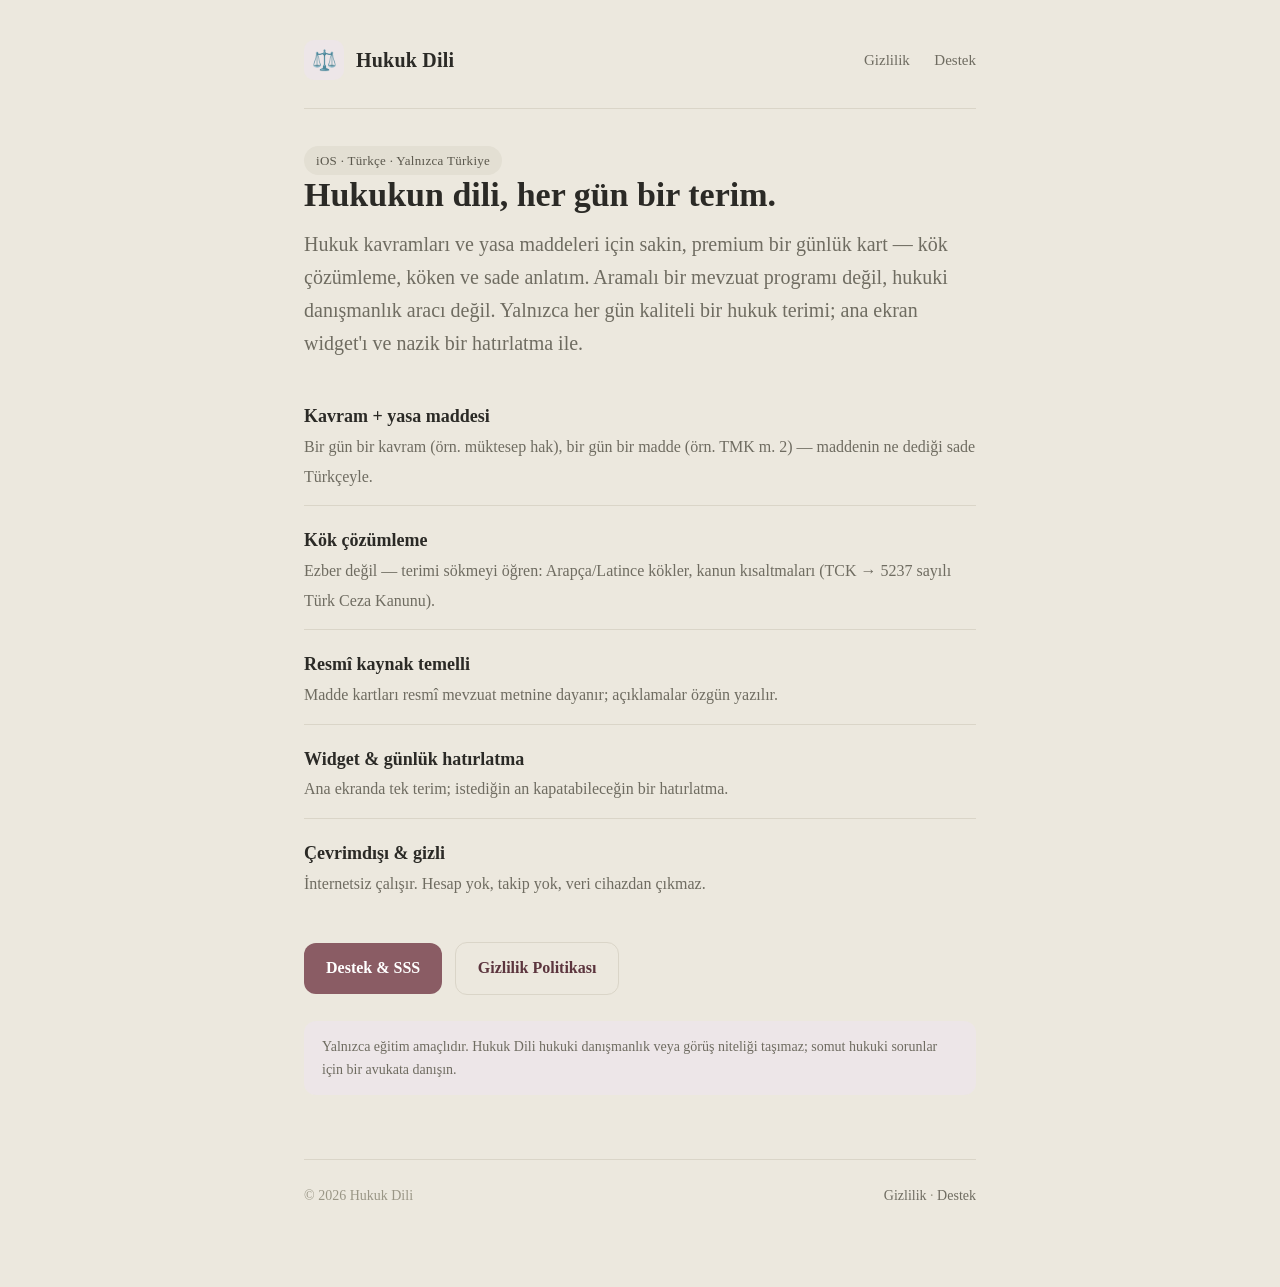
==== index.html @ 60ce9043 "Hukuk Dili sitesi: pazarlama + gizlilik + destek sayfaları (TR, bordo tema) Co-Authored-By: Claude F" ====
<!DOCTYPE html>
<html lang="tr">
<head>
  <meta charset="utf-8">
  <meta name="viewport" content="width=device-width, initial-scale=1">
  <title>Hukuk Dili — Her Gün Bir Hukuk Terimi</title>
  <meta name="description" content="Hukukun dilini günde bir terim ya da yasa maddesiyle öğren. Kök çözümleme, Latince özdeyişler, resmî mevzuat temelli sade anlatım. Çevrimdışı, gizlilik dostu iOS uygulaması.">
  <link rel="stylesheet" href="style.css">
</head>
<body>
  <div class="wrap">
    <header class="site">
      <a class="brand" href="index.html">
        <span class="mark">⚖️</span>
        <span class="name">Hukuk Dili</span>
      </a>
      <nav class="site">
        <a href="privacy.html">Gizlilik</a>
        <a href="support.html">Destek</a>
      </nav>
    </header>

    <span class="chip">iOS · Türkçe · Yalnızca Türkiye</span>
    <h1>Hukukun dili, her gün bir terim.</h1>
    <p class="lead">Hukuk kavramları ve yasa maddeleri için sakin, premium bir günlük kart — kök
      çözümleme, köken ve sade anlatım. Aramalı bir mevzuat programı değil, hukuki danışmanlık aracı
      değil. Yalnızca her gün kaliteli bir hukuk terimi; ana ekran widget'ı ve nazik bir hatırlatma ile.</p>

    <ul class="features">
      <li><b>Kavram + yasa maddesi</b><span>Bir gün bir kavram (örn. müktesep hak), bir gün bir madde (örn. TMK m. 2) — maddenin ne dediği sade Türkçeyle.</span></li>
      <li><b>Kök çözümleme</b><span>Ezber değil — terimi sökmeyi öğren: Arapça/Latince kökler, kanun kısaltmaları (TCK → 5237 sayılı Türk Ceza Kanunu).</span></li>
      <li><b>Resmî kaynak temelli</b><span>Madde kartları resmî mevzuat metnine dayanır; açıklamalar özgün yazılır.</span></li>
      <li><b>Widget & günlük hatırlatma</b><span>Ana ekranda tek terim; istediğin an kapatabileceğin bir hatırlatma.</span></li>
      <li><b>Çevrimdışı & gizli</b><span>İnternetsiz çalışır. Hesap yok, takip yok, veri cihazdan çıkmaz.</span></li>
    </ul>

    <p>
      <a class="btn" href="support.html">Destek &amp; SSS</a>
      <a class="btn secondary" href="privacy.html">Gizlilik Politikası</a>
    </p>

    <div class="note">
      Yalnızca eğitim amaçlıdır. Hukuk Dili hukuki danışmanlık veya görüş niteliği taşımaz; somut
      hukuki sorunlar için bir avukata danışın.
    </div>

    <footer class="site">
      <span>© 2026 Hukuk Dili</span>
      <span>
        <a href="privacy.html">Gizlilik</a> ·
        <a href="support.html">Destek</a>
      </span>
    </footer>
  </div>
</body>
</html>
---- style.css ----
/* Hukuk Dili — landing & legal pages
   Palette mirrors the app's Theme.swift (calm, premium, cream + bordeaux). */
:root {
  --cream:    #ECE8DE;
  --card:     #F4F1EA;
  --ink:      #2B2A26;
  --muted:    #6F6C61;
  --faint:    #9A9686;
  --accent:   #8A5C64;
  --accent-bg:#EDE6E8;
  --accent-ink:#5C353E;
  --chip-bg:  #E3DFD3;
  --chip-ink: #5A574C;
  --hairline: #DAD5C8;
}

* { box-sizing: border-box; }

html { -webkit-text-size-adjust: 100%; }

body {
  margin: 0;
  background: var(--cream);
  color: var(--ink);
  font-family: "Iowan Old Style", "Palatino Linotype", Palatino, Georgia, "Times New Roman", serif;
  line-height: 1.65;
  font-size: 18px;
  -webkit-font-smoothing: antialiased;
  text-rendering: optimizeLegibility;
}

.wrap {
  max-width: 720px;
  margin: 0 auto;
  padding: 40px 24px 80px;
}

header.site {
  display: flex;
  align-items: center;
  justify-content: space-between;
  gap: 16px;
  padding-bottom: 28px;
  margin-bottom: 36px;
  border-bottom: 1px solid var(--hairline);
}

.brand {
  display: flex;
  align-items: center;
  gap: 12px;
  text-decoration: none;
  color: var(--ink);
}

.brand .mark {
  width: 40px;
  height: 40px;
  border-radius: 10px;
  background: var(--accent-bg);
  color: var(--accent-ink);
  display: grid;
  place-items: center;
  font-size: 20px;
  flex: 0 0 auto;
}

.brand .name {
  font-size: 20px;
  font-weight: 600;
  letter-spacing: 0.2px;
}

nav.site a {
  color: var(--muted);
  text-decoration: none;
  font-size: 15px;
  margin-left: 20px;
  border-bottom: 1px solid transparent;
  padding-bottom: 2px;
  transition: color .15s, border-color .15s;
}
nav.site a:hover { color: var(--accent-ink); border-color: var(--hairline); }

h1 {
  font-size: 34px;
  line-height: 1.2;
  margin: 0 0 12px;
  font-weight: 600;
}

h2 {
  font-size: 22px;
  margin: 40px 0 10px;
  font-weight: 600;
}

h3 {
  font-size: 17px;
  margin: 26px 0 6px;
  font-weight: 600;
  color: var(--accent-ink);
}

p { margin: 0 0 14px; }

a { color: var(--accent-ink); }

.lead {
  font-size: 20px;
  color: var(--muted);
  margin-bottom: 28px;
}

ul { margin: 0 0 16px; padding-left: 22px; }
li { margin-bottom: 6px; }

.chip {
  display: inline-block;
  background: var(--chip-bg);
  color: var(--chip-ink);
  font-size: 13px;
  padding: 4px 12px;
  border-radius: 999px;
  letter-spacing: 0.3px;
}

.card {
  background: var(--card);
  border: 1px solid var(--hairline);
  border-radius: 16px;
  padding: 24px 26px;
  margin: 22px 0;
}

.btn {
  display: inline-block;
  background: var(--accent);
  color: #fff;
  text-decoration: none;
  padding: 12px 22px;
  border-radius: 12px;
  font-size: 16px;
  font-weight: 600;
  margin: 6px 8px 6px 0;
}
.btn.secondary {
  background: transparent;
  color: var(--accent-ink);
  border: 1px solid var(--hairline);
}

.muted { color: var(--muted); }
.faint { color: var(--faint); font-size: 14px; }

.lang-divider {
  margin: 56px 0 0;
  border: 0;
  border-top: 1px solid var(--hairline);
}

.note {
  font-size: 14px;
  color: var(--muted);
  background: var(--accent-bg);
  border-radius: 12px;
  padding: 14px 18px;
  margin: 20px 0;
}

footer.site {
  margin-top: 64px;
  padding-top: 24px;
  border-top: 1px solid var(--hairline);
  color: var(--faint);
  font-size: 14px;
  display: flex;
  flex-wrap: wrap;
  gap: 6px 18px;
  align-items: center;
  justify-content: space-between;
}
footer.site a { color: var(--muted); text-decoration: none; }
footer.site a:hover { color: var(--accent-ink); }

.features {
  list-style: none;
  padding: 0;
  margin: 24px 0;
}
.features li {
  padding: 14px 0;
  border-bottom: 1px solid var(--hairline);
}
.features li:last-child { border-bottom: 0; }
.features b { display: block; font-weight: 600; }
.features span { color: var(--muted); font-size: 16px; }

@media (max-width: 520px) {
  body { font-size: 17px; }
  h1 { font-size: 28px; }
  nav.site a { margin-left: 14px; font-size: 14px; }
  .wrap { padding: 28px 18px 60px; }
}
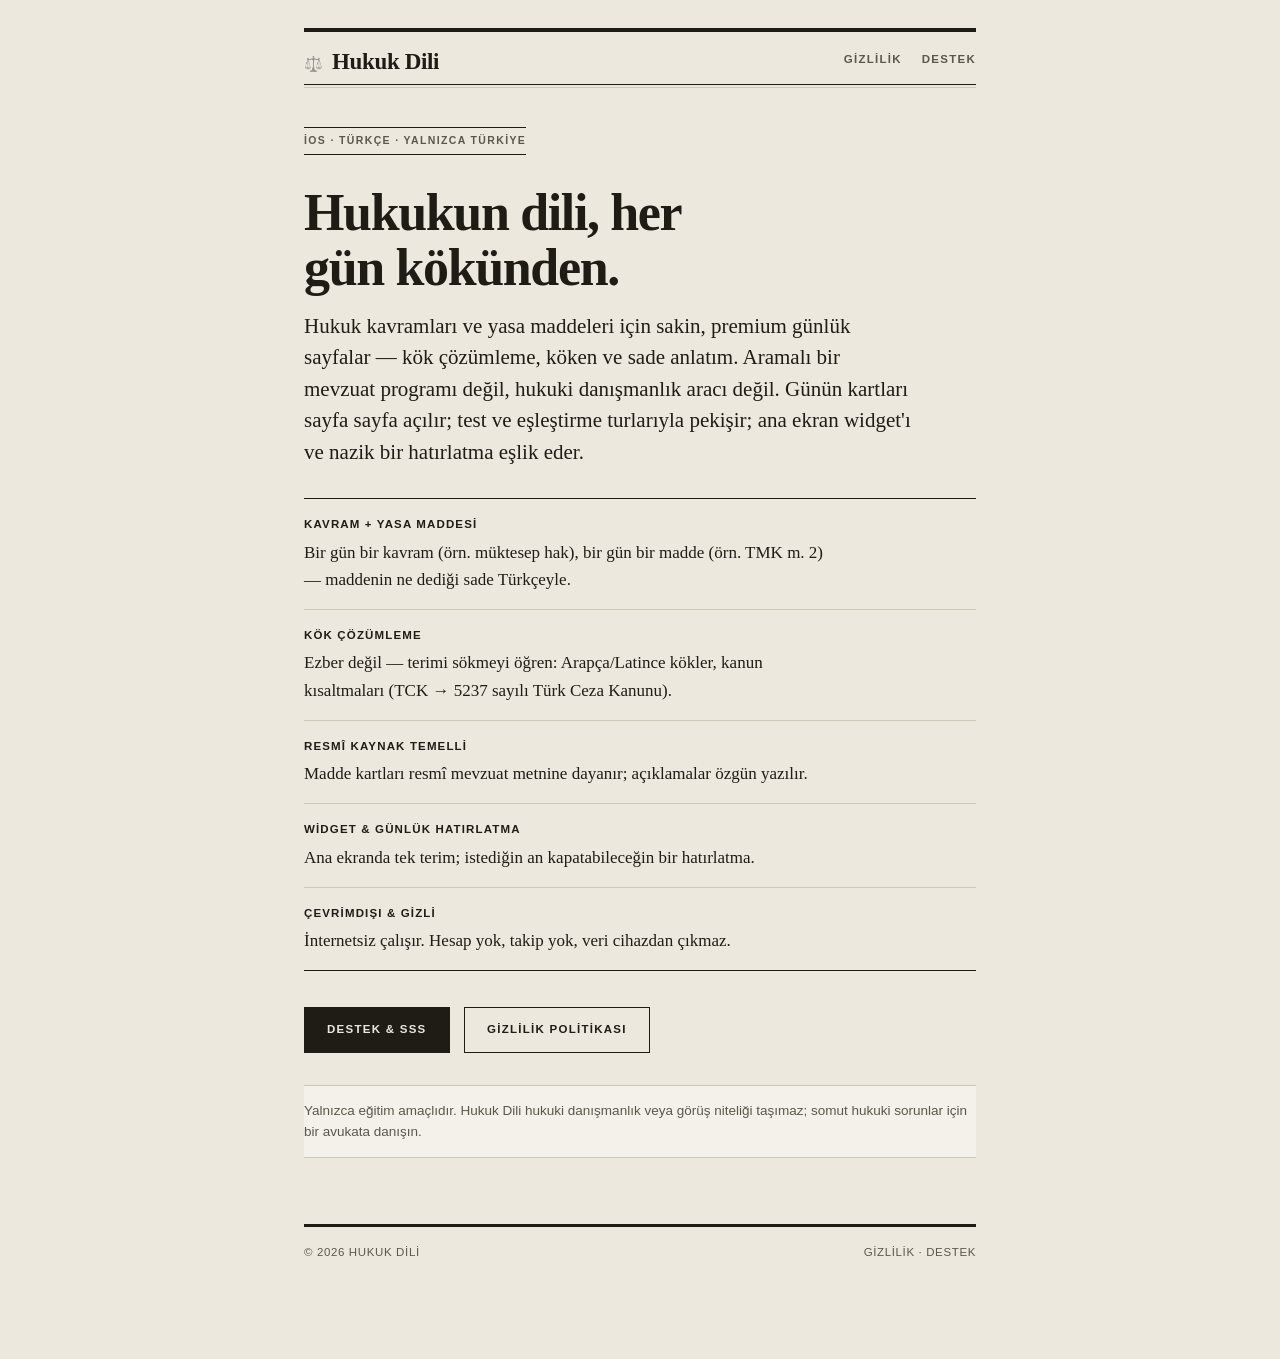
==== commit 80e85b5d: "site metinleri 1.0.2: hesap anlatısı kaldırıldı, iCloud eşitlemesi ve yeni kota anlatıldı YAYINA GÖN" ====
--- a/index.html
+++ b/index.html
@@ -3,8 +3,31 @@
 <head>
   <meta charset="utf-8">
   <meta name="viewport" content="width=device-width, initial-scale=1">
-  <title>Hukuk Dili — Her Gün Bir Hukuk Terimi</title>
-  <meta name="description" content="Hukukun dilini günde bir terim ya da yasa maddesiyle öğren. Kök çözümleme, Latince özdeyişler, resmî mevzuat temelli sade anlatım. Çevrimdışı, gizlilik dostu iOS uygulaması.">
+  <!-- ── Güvenlik başlıkları · güvenlik turu adım 9 (2026-08-19) ──────────────
+       BARINDIRICI GERÇEĞİ: GitHub Pages özel yanıt başlığı eklemeye izin
+       vermez (`_headers`/`.htaccess` desteklenmez). Ölçüldü: yanıtta yalnız
+       `strict-transport-security` var, diğer beş başlık YOK. Bu yüzden CSP
+       ve referrer politikası HTML içinden veriliyor.
+
+       ⚠️ RAPOR MODU BU BARINDIRICIDA MÜMKÜN DEĞİL: `Content-Security-Policy-
+       Report-Only` yalnız HTTP BAŞLIĞI olarak geçerlidir, `<meta>` ile
+       verilemez. Onun yerine güvenlik ENUMERASYONLA sağlandı: bu sitelerde
+       0 `<script>`, 0 `<img>`, 0 `<iframe>`, 0 `<style>` bloğu, 0 dış yazı
+       tipi, CSS'te 0 `url()`/`@import` var; tek kaynak aynı köken
+       `style.css`. Satır içi `style="..."` kullanımları da CSS sınıflarına
+       taşındı, böylece `'unsafe-inline'` GEREKMİYOR. Politika tarayıcıda
+       ayrıca yürütülüp konsol ihlali olmadığı doğrulandı.
+
+       ⚠️ `frame-ancestors` <meta> ile verildiğinde tarayıcılar tarafından
+       YOK SAYILIR; `X-Frame-Options` da <meta> ile verilemez. Yani tıklama
+       hırsızlığı koruması bu barındırıcıda EKSİK KALIYOR (dürüstlük kaydı).
+       Hazır çözüm: depo kökündeki `_headers` dosyası — başlık destekleyen
+       bir barındırıcıya (Cloudflare/Netlify) geçildiği gün devreye girer.
+  -->
+  <meta http-equiv="Content-Security-Policy" content="default-src 'none'; style-src 'self'; img-src 'self' data:; font-src 'self'; base-uri 'none'; form-action 'none'">
+  <meta name="referrer" content="strict-origin-when-cross-origin">
+  <title>Hukuk Dili — Hukukun Dili, Her Gün Kökünden</title>
+  <meta name="description" content="Hukukun dilini günde birkaç madde ve kavramla öğren. Kök çözümleme, Latince özdeyişler, resmî mevzuat temelli sade anlatım. Çevrimdışı, gizlilik dostu iOS uygulaması.">
   <link rel="stylesheet" href="style.css">
 </head>
 <body>
@@ -21,10 +44,11 @@
     </header>
 
     <span class="chip">iOS · Türkçe · Yalnızca Türkiye</span>
-    <h1>Hukukun dili, her gün bir terim.</h1>
-    <p class="lead">Hukuk kavramları ve yasa maddeleri için sakin, premium bir günlük kart — kök
+    <h1>Hukukun dili, her gün kökünden.</h1>
+    <p class="lead">Hukuk kavramları ve yasa maddeleri için sakin, premium günlük sayfalar — kök
       çözümleme, köken ve sade anlatım. Aramalı bir mevzuat programı değil, hukuki danışmanlık aracı
-      değil. Yalnızca her gün kaliteli bir hukuk terimi; ana ekran widget'ı ve nazik bir hatırlatma ile.</p>
+      değil. Günün kartları sayfa sayfa açılır; test ve eşleştirme turlarıyla pekişir; ana ekran
+      widget'ı ve nazik bir hatırlatma eşlik eder.</p>
 
     <ul class="features">
       <li><b>Kavram + yasa maddesi</b><span>Bir gün bir kavram (örn. müktesep hak), bir gün bir madde (örn. TMK m. 2) — maddenin ne dediği sade Türkçeyle.</span></li>
--- a/style.css
+++ b/style.css
@@ -1,204 +1,478 @@
-/* Hukuk Dili — landing & legal pages
-   Palette mirrors the app's Theme.swift (calm, premium, cream + bordeaux). */
+/* Hukuk Dili — açılış ve yasal sayfalar
+
+   2026-09-12 gazete turu: keskin kural, ağır manşet, hairline ayrım.
+   Zemin uygulamanın Theme.swift kremi (#ECE8DE) — kurucu kararı: site
+   uygulamayla özdeş görünmeli. Mürekkep krem üzerinde otursun diye
+   nötr siyahtan sıcak siyaha çekildi. Yuvarlatma her yerde sıfır. Gövde ve manşet Georgia (Matthew Carter,
+   her platformda var, eski-stil rakamlı metin serifi); künye, bölüm etiketi ve
+   gezinme grotesk. Marka rengi yalnız bağlantı ve odak halkasında kaldı —
+   uygulamanın Theme.swift paletiyle bağ oradan sürüyor.
+
+   Kırmızı çizgiler (güvenlik turu 2026-08-19) korundu: 0 script, 0 görsel,
+   0 dış yazı tipi, 0 url(), 0 @import, 0 satır içi stil. CSP değişmedi. */
+
 :root {
-  --cream:    #ECE8DE;
-  --card:     #F4F1EA;
-  --ink:      #2B2A26;
-  --muted:    #6F6C61;
-  --faint:    #9A9686;
-  --accent:   #8A5C64;
-  --accent-bg:#EDE6E8;
-  --accent-ink:#5C353E;
-  --chip-bg:  #E3DFD3;
-  --chip-ink: #5A574C;
-  --hairline: #DAD5C8;
+  --paper:   #ECE8DE;          /* kâğıt */
+  --surface: #F4F1EA;          /* vurgulanmış şerit */
+  --ink:     #1F1C16;          /* mürekkep */
+  --muted:   #5C574B;          /* künye ve etiket */
+  --faint:   #8B8577;          /* rakam ve madde işareti */
+  --rule:    #CEC8B9;          /* ince kural */
+  --accent:  #7A2E3A;          /* marka rengi — yalnız bağlantı ve odak */
+
+/* ── Tipografi ───────────────────────────────────────────────────────────────
+   Gazete düzeni. Gövde Georgia: Matthew Carter'ın ekran için tasarladığı,
+   her platformda bulunan ve eski-stil rakamları varsayılan olan bir metin
+   serifi — bir gazete sütununun istediği şey tam olarak bu.
+   Başlıklar da aynı seriften, ağır ve sıkı satır aralığıyla.
+   Künye, bölüm etiketi ve gezinme bir grotesk'e geçiyor; manşetle künyeyi
+   ayıran şey gazetede budur.
+   Hiçbiri indirilmez — CSP `font-src 'self'` ve depoda yazı tipi dosyası yok. */
+  --f-serif: Georgia, "Times New Roman", Times, serif;
+  --f-sans:  "Helvetica Neue", Helvetica, Arial, "Segoe UI", sans-serif;
 }
 
 * { box-sizing: border-box; }
 
-html { -webkit-text-size-adjust: 100%; }
+html {
+  -webkit-text-size-adjust: 100%;
+  scroll-behavior: smooth;
+}
+@media (prefers-reduced-motion: reduce) {
+  html { scroll-behavior: auto; }
+  * { transition: none !important; animation: none !important; }
+}
 
 body {
   margin: 0;
-  background: var(--cream);
+  background: var(--paper);
   color: var(--ink);
-  font-family: "Iowan Old Style", "Palatino Linotype", Palatino, Georgia, "Times New Roman", serif;
-  line-height: 1.65;
+  font-family: var(--f-serif);
   font-size: 18px;
+  line-height: 1.68;
   -webkit-font-smoothing: antialiased;
   text-rendering: optimizeLegibility;
+  font-kerning: normal;
 }
 
 .wrap {
   max-width: 720px;
   margin: 0 auto;
-  padding: 40px 24px 80px;
-}
+  padding: 28px 24px 96px;
+}
+
+/* ── Künye çubuğu ────────────────────────────────────────────────────────────
+   Gazete mastheadi: üstte kalın kural, altında ince kural. Yuvarlatma yok. */
 
 header.site {
   display: flex;
   align-items: center;
   justify-content: space-between;
   gap: 16px;
-  padding-bottom: 28px;
-  margin-bottom: 36px;
-  border-bottom: 1px solid var(--hairline);
+  margin: 0 0 38px;
+  padding: 18px 0 11px;
+  border-top: 4px solid var(--ink);
+  border-bottom: 1px solid var(--ink);
+  position: relative;
+}
+header.site::after {
+  content: "";
+  position: absolute;
+  left: 0; right: 0; bottom: -4px;
+  border-bottom: 1px solid var(--rule);
 }
 
 .brand {
   display: flex;
-  align-items: center;
-  gap: 12px;
+  align-items: baseline;
+  gap: 9px;
   text-decoration: none;
   color: var(--ink);
 }
 
 .brand .mark {
-  width: 40px;
-  height: 40px;
-  border-radius: 10px;
-  background: var(--accent-bg);
-  color: var(--accent-ink);
-  display: grid;
-  place-items: center;
-  font-size: 20px;
+  font-size: 15px;
+  line-height: 1;
+  filter: grayscale(1);
+  opacity: .8;
   flex: 0 0 auto;
 }
 
 .brand .name {
-  font-size: 20px;
+  font-family: var(--f-serif);
+  font-size: 23px;
+  font-weight: 700;
+  letter-spacing: -0.015em;
+  line-height: 1;
+}
+
+nav.site {
+  font-family: var(--f-sans);
+  display: flex;
+  gap: 20px;
+}
+nav.site a {
+  color: var(--muted);
+  text-decoration: none;
+  font-size: 11.5px;
   font-weight: 600;
-  letter-spacing: 0.2px;
-}
-
-nav.site a {
-  color: var(--muted);
-  text-decoration: none;
-  font-size: 15px;
-  margin-left: 20px;
+  letter-spacing: 0.11em;
+  text-transform: uppercase;
+  padding-bottom: 2px;
   border-bottom: 1px solid transparent;
-  padding-bottom: 2px;
   transition: color .15s, border-color .15s;
 }
-nav.site a:hover { color: var(--accent-ink); border-color: var(--hairline); }
+nav.site a:hover,
+nav.site a:focus-visible { color: var(--ink); border-bottom-color: var(--ink); }
+
+/* ── Manşet ve bölüm başlıkları ──────────────────────────────────────────────
+   Gazete manşeti: ağır serif, sıkı satır aralığı, negatif harf aralığı. */
 
 h1 {
-  font-size: 34px;
-  line-height: 1.2;
-  margin: 0 0 12px;
+  font-size: clamp(34px, 5.6vw, 52px);
+  line-height: 1.06;
+  letter-spacing: -0.026em;
+  font-weight: 700;
+  margin: 30px 0 16px;
+  text-wrap: balance;
+}
+
+h2 {
+  font-size: 24px;
+  line-height: 1.24;
+  letter-spacing: -0.012em;
+  font-weight: 700;
+  margin: 54px 0 13px;
+  padding-top: 13px;
+  border-top: 1px solid var(--ink);
+  text-wrap: balance;
+}
+h1 + h2, .doc-meta + h2, .toc + h2 { margin-top: 40px; }
+
+h3 {
+  font-size: 18.5px;
+  line-height: 1.38;
+  font-weight: 700;
+  color: var(--ink);
+  margin: 32px 0 7px;
+  text-wrap: balance;
+}
+
+p { margin: 0 0 16px; max-width: 64ch; }
+
+a {
+  color: var(--ink);
+  text-decoration: underline;
+  text-decoration-color: var(--accent);
+  text-decoration-thickness: 1px;
+  text-underline-offset: 3px;
+}
+a:hover { color: var(--accent); text-decoration-thickness: 2px; }
+
+strong, b { font-weight: 700; }
+em, i { font-style: italic; }
+
+ul, ol { margin: 0 0 20px; padding-left: 1.25em; max-width: 64ch; }
+li { margin-bottom: 9px; }
+li::marker { color: var(--faint); }
+
+code {
+  font-family: "SFMono-Regular", Consolas, "Liberation Mono", Menlo, monospace;
+  font-size: .82em;
+  letter-spacing: -0.01em;
+}
+
+/* ── Künye satırı (dateline) ─────────────────────────────────────────────────
+   Gazetede tarih satırı küçük, aralıklı ve büyük harf grotesk'tir. */
+
+.doc-meta {
+  font-family: var(--f-sans);
+  font-size: 11.5px;
+  line-height: 1.75;
+  letter-spacing: 0.055em;
+  text-transform: uppercase;
+  color: var(--muted);
+  margin: 0 0 32px;
+  padding: 9px 0 0;
+  border-top: 1px solid var(--rule);
+  max-width: none;
+}
+.doc-meta code { font-size: 11px; letter-spacing: 0; text-transform: none; }
+
+/* Kapsam satırı: künye büyük harf kalır, bu normal yazımda okunur kalsın. */
+.doc-scope {
+  font-family: var(--f-sans);
+  font-size: 12.5px;
+  line-height: 1.6;
+  color: var(--muted);
+  margin: -26px 0 32px;
+  max-width: 66ch;
+}
+.doc-scope code { font-size: 12px; }
+
+/* ── Özet / giriş paragrafı ──────────────────────────────────────────────────
+   Kutu değil. Gazetede öne çıkan metin, kenardaki kalın kuralla ve daha
+   büyük punto ile ayrılır. */
+
+.card {
+  background: none;
+  border: 0;
+  border-left: 4px solid var(--ink);
+  border-radius: 0;
+  padding: 3px 0 3px 22px;
+  margin: 26px 0 34px;
+}
+.card > :last-child { margin-bottom: 0; }
+.card p {
+  font-size: 19.5px;
+  line-height: 1.58;
+  max-width: 60ch;
+}
+
+.lead {
+  font-size: 21px;
+  line-height: 1.5;
+  color: var(--ink);
+  margin: 0 0 28px;
+  max-width: 58ch;
+  text-wrap: pretty;
+}
+
+.note {
+  font-family: var(--f-sans);
+  font-size: 13.5px;
+  line-height: 1.62;
+  color: var(--muted);
+  background: var(--surface);
+  border: 0;
+  border-top: 1px solid var(--rule);
+  border-bottom: 1px solid var(--rule);
+  border-radius: 0;
+  padding: 14px 0;
+  margin: 26px 0;
+  max-width: none;
+}
+.note > :last-child { margin-bottom: 0; }
+
+/* ── Bölüm dizini ────────────────────────────────────────────────────────────
+   Gazete indeksi: dolgusuz, çift kurallı, iki kolon, hizalı rakamlar. */
+
+.toc {
+  font-family: var(--f-sans);
+  background: none;
+  border: 0;
+  border-top: 3px solid var(--ink);
+  border-bottom: 1px solid var(--ink);
+  border-radius: 0;
+  padding: 15px 0 13px;
+  margin: 0 0 38px;
+}
+.toc h2 {
+  font-family: var(--f-sans);
+  font-size: 10.5px;
+  font-weight: 700;
+  letter-spacing: 0.14em;
+  text-transform: uppercase;
+  color: var(--muted);
+  margin: 0 0 13px;
+  padding: 0;
+  border: 0;
+}
+.toc ol {
+  list-style: none;
+  margin: 0;
+  padding: 0;
+  columns: 2;
+  column-gap: 34px;
+  column-rule: 1px solid var(--rule);
+  counter-reset: toc;
+  max-width: none;
+}
+.toc li {
+  margin: 0 0 8px;
+  break-inside: avoid;
+  counter-increment: toc;
+  display: flex;
+  gap: 10px;
+  font-size: 13.5px;
+  line-height: 1.4;
+}
+.toc li::before {
+  content: counter(toc);
+  color: var(--faint);
+  font-variant-numeric: tabular-nums;
+  font-size: 11px;
   font-weight: 600;
-}
-
-h2 {
-  font-size: 22px;
-  margin: 40px 0 10px;
-  font-weight: 600;
-}
-
-h3 {
-  font-size: 17px;
-  margin: 26px 0 6px;
-  font-weight: 600;
-  color: var(--accent-ink);
-}
-
-p { margin: 0 0 14px; }
-
-a { color: var(--accent-ink); }
-
-.lead {
-  font-size: 20px;
-  color: var(--muted);
-  margin-bottom: 28px;
-}
-
-ul { margin: 0 0 16px; padding-left: 22px; }
-li { margin-bottom: 6px; }
+  flex: 0 0 1.1em;
+  text-align: right;
+  padding-top: 2px;
+}
+.toc a { color: var(--ink); text-decoration: none; }
+.toc a:hover, .toc a:focus-visible { text-decoration: underline; text-decoration-thickness: 1px; }
+@media (max-width: 560px) { .toc ol { columns: 1; column-rule: 0; } }
+
+h2[id], h3[id] { scroll-margin-top: 22px; }
+:target { background: var(--surface); box-shadow: -10px 0 0 var(--surface), 10px 0 0 var(--surface); }
+
+/* ── Etiket ─────────────────────────────────────────────────────────────── */
 
 .chip {
   display: inline-block;
-  background: var(--chip-bg);
-  color: var(--chip-ink);
-  font-size: 13px;
-  padding: 4px 12px;
-  border-radius: 999px;
-  letter-spacing: 0.3px;
-}
-
-.card {
-  background: var(--card);
-  border: 1px solid var(--hairline);
-  border-radius: 16px;
-  padding: 24px 26px;
-  margin: 22px 0;
-}
+  font-family: var(--f-sans);
+  background: none;
+  color: var(--muted);
+  font-size: 10.5px;
+  font-weight: 700;
+  letter-spacing: 0.13em;
+  text-transform: uppercase;
+  padding: 4px 0;
+  border-radius: 0;
+  border-top: 1px solid var(--ink);
+  border-bottom: 1px solid var(--ink);
+}
+
+.muted { color: var(--muted); }
+.faint {
+  color: var(--muted);
+  font-family: var(--f-sans);
+  font-size: 12px;
+  letter-spacing: 0.04em;
+}
+
+/* ── Düğmeler ────────────────────────────────────────────────────────────────
+   Gazete ilanı gibi: dikdörtgen, kural çerçeveli, aralıklı büyük harf. */
 
 .btn {
   display: inline-block;
-  background: var(--accent);
-  color: #fff;
+  font-family: var(--f-sans);
+  background: var(--ink);
+  color: var(--paper);
   text-decoration: none;
   padding: 12px 22px;
-  border-radius: 12px;
-  font-size: 16px;
-  font-weight: 600;
-  margin: 6px 8px 6px 0;
-}
-.btn.secondary {
-  background: transparent;
-  color: var(--accent-ink);
-  border: 1px solid var(--hairline);
-}
-
-.muted { color: var(--muted); }
-.faint { color: var(--faint); font-size: 14px; }
-
-.lang-divider {
-  margin: 56px 0 0;
+  border: 1px solid var(--ink);
+  border-radius: 0;
+  font-size: 11.5px;
+  font-weight: 700;
+  letter-spacing: 0.11em;
+  text-transform: uppercase;
+  margin: 6px 10px 6px 0;
+  transition: background .15s, color .15s;
+}
+.btn:hover { background: var(--accent); border-color: var(--accent); color: var(--paper); }
+.btn.secondary { background: none; color: var(--ink); }
+.btn.secondary:hover { background: var(--ink); color: var(--paper); }
+
+/* ── Özellik listesi (açılış sayfası) ────────────────────────────────────────
+   Gazete sütun listesi: hairline ayrımlı, etiket grotesk, açıklama serif. */
+
+.features { list-style: none; padding: 0; margin: 30px 0; max-width: none; }
+.features li {
+  padding: 16px 0;
+  margin: 0;
+  border-bottom: 1px solid var(--rule);
+  display: flex;
+  flex-direction: column;
+  gap: 4px;
+}
+.features li:first-child { border-top: 1px solid var(--ink); }
+.features li:last-child { border-bottom: 1px solid var(--ink); }
+.features b {
+  font-family: var(--f-sans);
+  font-size: 11.5px;
+  font-weight: 700;
+  letter-spacing: 0.1em;
+  text-transform: uppercase;
+}
+.features span { color: var(--ink); font-size: 17px; line-height: 1.6; max-width: 62ch; }
+
+hr.lang-divider {
+  margin: 68px 0 0;
   border: 0;
-  border-top: 1px solid var(--hairline);
-}
-
-.note {
-  font-size: 14px;
-  color: var(--muted);
-  background: var(--accent-bg);
-  border-radius: 12px;
-  padding: 14px 18px;
-  margin: 20px 0;
-}
+  border-top: 3px solid var(--ink);
+}
+
+/* ── Alt bilgi ──────────────────────────────────────────────────────────── */
 
 footer.site {
-  margin-top: 64px;
-  padding-top: 24px;
-  border-top: 1px solid var(--hairline);
-  color: var(--faint);
-  font-size: 14px;
+  font-family: var(--f-sans);
+  margin-top: 66px;
+  padding-top: 16px;
+  border-top: 3px solid var(--ink);
+  color: var(--muted);
+  font-size: 11.5px;
+  letter-spacing: 0.055em;
+  text-transform: uppercase;
   display: flex;
   flex-wrap: wrap;
-  gap: 6px 18px;
+  gap: 8px 20px;
   align-items: center;
   justify-content: space-between;
 }
 footer.site a { color: var(--muted); text-decoration: none; }
-footer.site a:hover { color: var(--accent-ink); }
-
-.features {
-  list-style: none;
-  padding: 0;
-  margin: 24px 0;
-}
-.features li {
-  padding: 14px 0;
-  border-bottom: 1px solid var(--hairline);
-}
-.features li:last-child { border-bottom: 0; }
-.features b { display: block; font-weight: 600; }
-.features span { color: var(--muted); font-size: 16px; }
-
-@media (max-width: 520px) {
-  body { font-size: 17px; }
-  h1 { font-size: 28px; }
-  nav.site a { margin-left: 14px; font-size: 14px; }
-  .wrap { padding: 28px 18px 60px; }
-}
+footer.site a:hover { color: var(--ink); text-decoration: underline; }
+
+:focus-visible { outline: 2px solid var(--accent); outline-offset: 2px; }
+
+/* ── Küçük ekran ────────────────────────────────────────────────────────── */
+
+@media (max-width: 560px) {
+  body { font-size: 17px; line-height: 1.66; }
+  .wrap { padding: 18px 18px 68px; }
+  header.site { margin-bottom: 30px; padding-top: 14px; }
+  nav.site { gap: 13px; }
+  nav.site a { font-size: 10.5px; letter-spacing: 0.08em; }
+  .brand .name { font-size: 20px; }
+  h1 { margin-top: 24px; }
+  h2 { font-size: 21px; margin-top: 42px; }
+  h3 { font-size: 17.5px; }
+  .card p { font-size: 18px; }
+  .card { padding-left: 16px; }
+  .lead { font-size: 19px; }
+  .doc-meta { letter-spacing: 0.045em; }
+}
+
+/* ── Yazdırma ────────────────────────────────────────────────────────────────
+   Gizlilik politikası yazdırılan ve saklanan bir belgedir. */
+
+@media print {
+  body { background: #fff; color: #000; font-size: 10.5pt; line-height: 1.45; }
+  .wrap { max-width: none; padding: 0; }
+  header.site nav, footer.site, .toc { display: none; }
+  header.site { border-top: 2pt solid #000; border-bottom: 0.5pt solid #000; margin-bottom: 16pt; }
+  header.site::after { display: none; }
+  .brand .mark { display: none; }
+  h1 { font-size: 21pt; }
+  h2 { font-size: 12.5pt; margin-top: 18pt; padding-top: 6pt; border-top: 0.5pt solid #000; break-after: avoid; }
+  h3 { font-size: 11pt; break-after: avoid; }
+  p, li { max-width: none; orphans: 3; widows: 3; }
+  .card { border-left: 2pt solid #000; }
+  .card p { font-size: 11pt; }
+  .note { background: none; border-top: 0.5pt solid #999; border-bottom: 0.5pt solid #999; }
+  a { color: #000; }
+  a[href^="http"]::after { content: " (" attr(href) ")"; font-size: 8.5pt; color: #555; }
+}
+
+/* ── Güvenlik turu adım 9 (2026-08-19): satır içi `style="..."` yardımcıları ──
+   CSP `style-src 'self'` yazabilmek için satır içi stiller buraya taşındı.
+   `'unsafe-inline'` olmadan bir CSP, XSS'e karşı gerçekten koruyan tek biçim;
+   beş küçük margin kuralı uğruna o korumadan vazgeçilmez. */
+.u-m0   { margin: 0; }
+.u-mb12 { margin: 0 0 12px; }
+.u-mt8  { margin: 8px 0 0; }
+.u-mt12 { margin-top: 12px; }
+.u-mt40 { margin-top: 40px; }
+
+/* ── Karanlık mod ────────────────────────────────────────────────────────────
+   Gece baskısı: siyah kâğıt değil, koyu gri — kontrast kamaştırmasın. */
+
+@media (prefers-color-scheme: dark) {
+  :root {
+    --paper: #161411;
+    --surface: #201D18;
+    --ink: #EDE8DC;
+    --muted: #A8A194;
+    --faint: #7E7768;
+    --rule: #332E27;
+    --accent: #D28B96;
+  }
+}
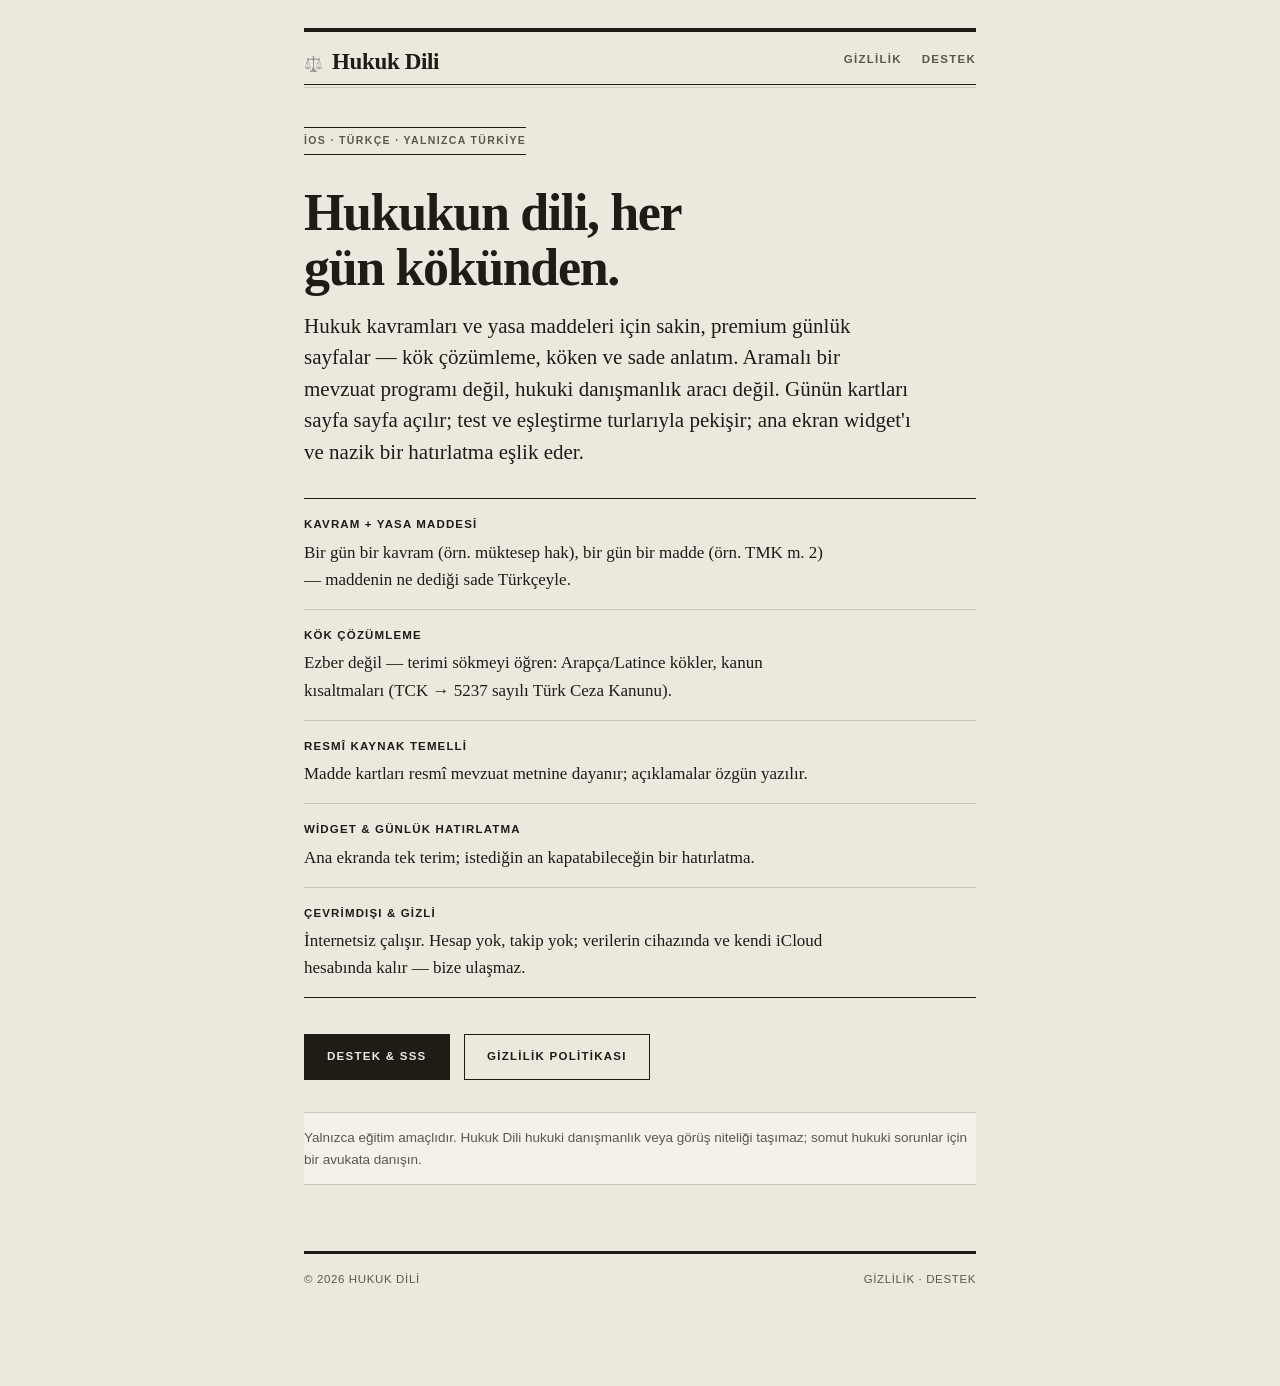
==== commit f91fd4f2: "Gizlilik metni 1.0.2'nin iCloud eşitlemesiyle uyumlandı 1.0.2'den beri ad, öğrenme amacı, ilerleme, " ====
--- a/index.html
+++ b/index.html
@@ -55,7 +55,7 @@
       <li><b>Kök çözümleme</b><span>Ezber değil — terimi sökmeyi öğren: Arapça/Latince kökler, kanun kısaltmaları (TCK → 5237 sayılı Türk Ceza Kanunu).</span></li>
       <li><b>Resmî kaynak temelli</b><span>Madde kartları resmî mevzuat metnine dayanır; açıklamalar özgün yazılır.</span></li>
       <li><b>Widget & günlük hatırlatma</b><span>Ana ekranda tek terim; istediğin an kapatabileceğin bir hatırlatma.</span></li>
-      <li><b>Çevrimdışı & gizli</b><span>İnternetsiz çalışır. Hesap yok, takip yok, veri cihazdan çıkmaz.</span></li>
+      <li><b>Çevrimdışı &amp; gizli</b><span>İnternetsiz çalışır. Hesap yok, takip yok; verilerin cihazında ve kendi iCloud hesabında kalır — bize ulaşmaz.</span></li>
     </ul>
 
     <p>
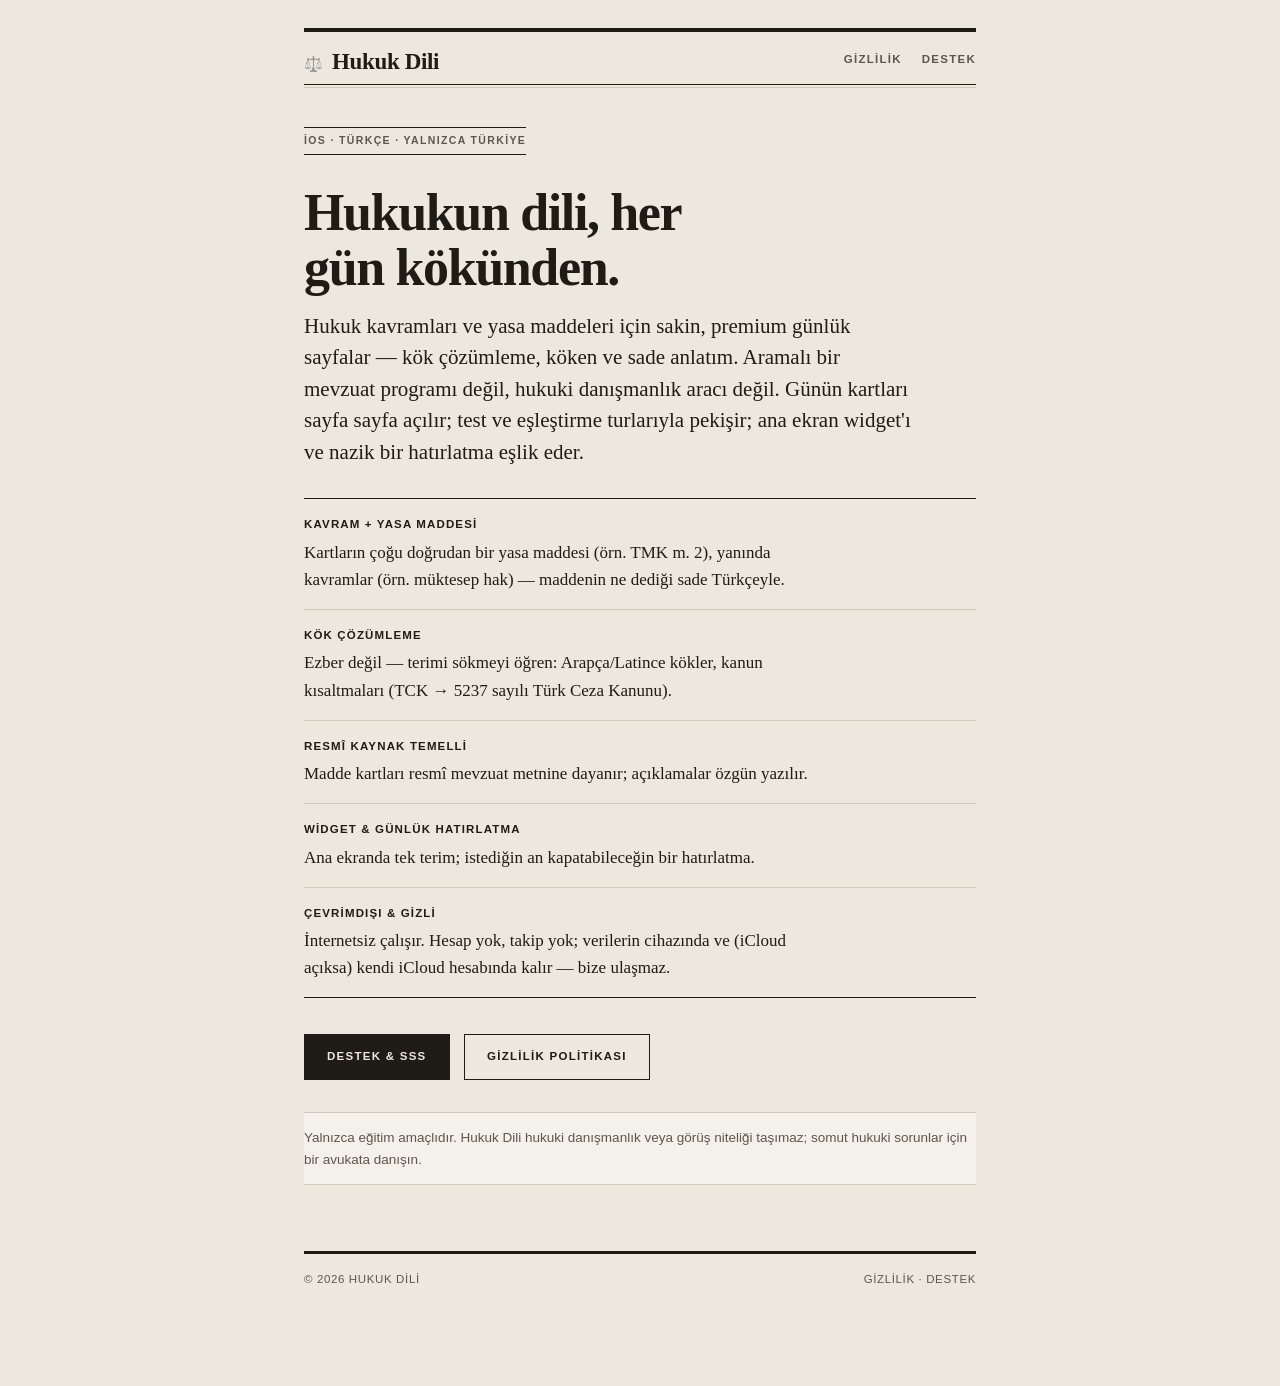
==== commit 03e44c31: "Site 1.0.2 gerçekleriyle eşitlendi: yasak kalıplar, Latince, iCloud Kurucu onayıyla (21 Eyl 2026). Y" ====
--- a/index.html
+++ b/index.html
@@ -27,7 +27,7 @@
   <meta http-equiv="Content-Security-Policy" content="default-src 'none'; style-src 'self'; img-src 'self' data:; font-src 'self'; base-uri 'none'; form-action 'none'">
   <meta name="referrer" content="strict-origin-when-cross-origin">
   <title>Hukuk Dili — Hukukun Dili, Her Gün Kökünden</title>
-  <meta name="description" content="Hukukun dilini günde birkaç madde ve kavramla öğren. Kök çözümleme, Latince özdeyişler, resmî mevzuat temelli sade anlatım. Çevrimdışı, gizlilik dostu iOS uygulaması.">
+  <meta name="description" content="Hukukun dilini günde birkaç madde ve kavramla öğren. Kök çözümleme, resmî mevzuat temelli sade anlatım. Çevrimdışı, gizlilik dostu iOS uygulaması.">
   <link rel="stylesheet" href="style.css">
 </head>
 <body>
@@ -51,11 +51,11 @@
       widget'ı ve nazik bir hatırlatma eşlik eder.</p>
 
     <ul class="features">
-      <li><b>Kavram + yasa maddesi</b><span>Bir gün bir kavram (örn. müktesep hak), bir gün bir madde (örn. TMK m. 2) — maddenin ne dediği sade Türkçeyle.</span></li>
+      <li><b>Kavram + yasa maddesi</b><span>Kartların çoğu doğrudan bir yasa maddesi (örn. TMK m. 2), yanında kavramlar (örn. müktesep hak) — maddenin ne dediği sade Türkçeyle.</span></li>
       <li><b>Kök çözümleme</b><span>Ezber değil — terimi sökmeyi öğren: Arapça/Latince kökler, kanun kısaltmaları (TCK → 5237 sayılı Türk Ceza Kanunu).</span></li>
       <li><b>Resmî kaynak temelli</b><span>Madde kartları resmî mevzuat metnine dayanır; açıklamalar özgün yazılır.</span></li>
       <li><b>Widget & günlük hatırlatma</b><span>Ana ekranda tek terim; istediğin an kapatabileceğin bir hatırlatma.</span></li>
-      <li><b>Çevrimdışı &amp; gizli</b><span>İnternetsiz çalışır. Hesap yok, takip yok; verilerin cihazında ve kendi iCloud hesabında kalır — bize ulaşmaz.</span></li>
+      <li><b>Çevrimdışı &amp; gizli</b><span>İnternetsiz çalışır. Hesap yok, takip yok; verilerin cihazında ve (iCloud açıksa) kendi iCloud hesabında kalır — bize ulaşmaz.</span></li>
     </ul>
 
     <p>
